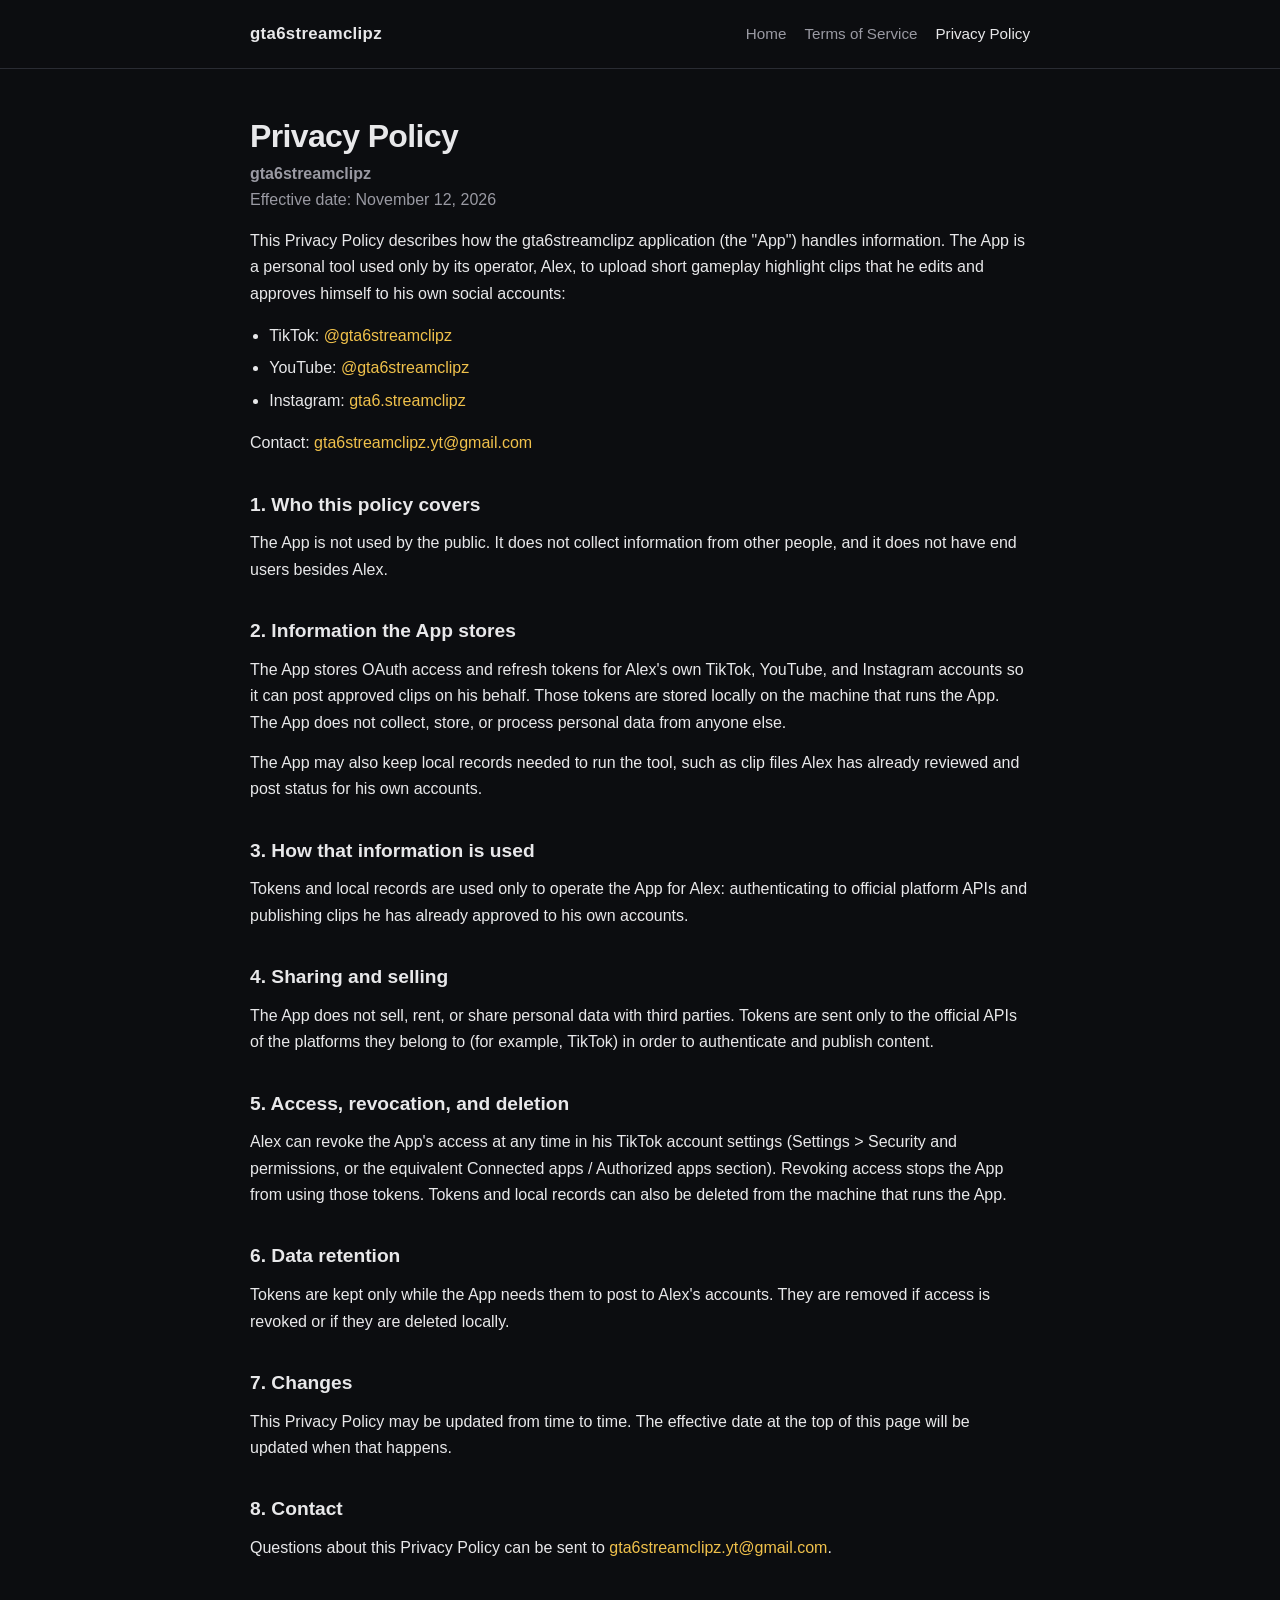
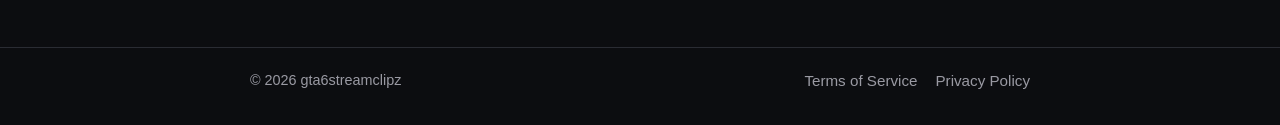
==== privacy.html @ fd4d0ea7 "Add files via upload" ====
<!DOCTYPE html>
<html lang="en">
<head>
  <meta charset="utf-8">
  <meta name="viewport" content="width=device-width, initial-scale=1">
  <title>Privacy Policy — gta6streamclipz</title>
  <meta name="description" content="Privacy Policy for the gta6streamclipz personal clip posting tool. Effective date: November 12, 2026.">
  <link rel="stylesheet" href="styles.css">
</head>
<body>
  <header>
    <div class="wrap">
      <a class="brand" href="index.html">gta6streamclipz</a>
      <nav>
        <a href="index.html">Home</a>
        <a href="terms.html">Terms of Service</a>
        <a href="privacy.html" aria-current="page">Privacy Policy</a>
      </nav>
    </div>
  </header>
  <main>
    <div class="wrap legal">
      <h1>Privacy Policy</h1>
      <p class="meta"><strong>gta6streamclipz</strong><br>Effective date: November 12, 2026</p>

      <p>This Privacy Policy describes how the gta6streamclipz application (the "App") handles information. The App is a personal tool used only by its operator, Alex, to upload short gameplay highlight clips that he edits and approves himself to his own social accounts:</p>
      <ul>
        <li>TikTok: <a href="https://www.tiktok.com/@gta6streamclipz">@gta6streamclipz</a></li>
        <li>YouTube: <a href="https://www.youtube.com/@gta6streamclipz">@gta6streamclipz</a></li>
        <li>Instagram: <a href="https://www.instagram.com/gta6.streamclipz/">gta6.streamclipz</a></li>
      </ul>
      <p>Contact: <a href="mailto:gta6streamclipz.yt@gmail.com">gta6streamclipz.yt@gmail.com</a></p>

      <h2>1. Who this policy covers</h2>
      <p>The App is not used by the public. It does not collect information from other people, and it does not have end users besides Alex.</p>

      <h2>2. Information the App stores</h2>
      <p>The App stores OAuth access and refresh tokens for Alex's own TikTok, YouTube, and Instagram accounts so it can post approved clips on his behalf. Those tokens are stored locally on the machine that runs the App. The App does not collect, store, or process personal data from anyone else.</p>
      <p>The App may also keep local records needed to run the tool, such as clip files Alex has already reviewed and post status for his own accounts.</p>

      <h2>3. How that information is used</h2>
      <p>Tokens and local records are used only to operate the App for Alex: authenticating to official platform APIs and publishing clips he has already approved to his own accounts.</p>

      <h2>4. Sharing and selling</h2>
      <p>The App does not sell, rent, or share personal data with third parties. Tokens are sent only to the official APIs of the platforms they belong to (for example, TikTok) in order to authenticate and publish content.</p>

      <h2>5. Access, revocation, and deletion</h2>
      <p>Alex can revoke the App's access at any time in his TikTok account settings (Settings &gt; Security and permissions, or the equivalent Connected apps / Authorized apps section). Revoking access stops the App from using those tokens. Tokens and local records can also be deleted from the machine that runs the App.</p>

      <h2>6. Data retention</h2>
      <p>Tokens are kept only while the App needs them to post to Alex's accounts. They are removed if access is revoked or if they are deleted locally.</p>

      <h2>7. Changes</h2>
      <p>This Privacy Policy may be updated from time to time. The effective date at the top of this page will be updated when that happens.</p>

      <h2>8. Contact</h2>
      <p>Questions about this Privacy Policy can be sent to <a href="mailto:gta6streamclipz.yt@gmail.com">gta6streamclipz.yt@gmail.com</a>.</p>
    </div>
  </main>
  <footer>
    <div class="wrap">
      <span>© 2026 gta6streamclipz</span>
      <nav>
        <a href="terms.html">Terms of Service</a>
        <a href="privacy.html">Privacy Policy</a>
      </nav>
    </div>
  </footer>
</body>
</html>
---- styles.css ----
:root {
  --bg: #0c0d10;
  --bg-card: #15171c;
  --text: #e8e8ea;
  --muted: #9a9aa3;
  --line: #2a2c33;
  --accent: #f0c14b;
  --accent-dim: #c9a227;
  --link: #f0c14b;
}
* { box-sizing: border-box; }
html, body { margin: 0; padding: 0; }
body {
  font-family: -apple-system, BlinkMacSystemFont, "Segoe UI", Roboto, Helvetica, Arial, sans-serif;
  background: var(--bg);
  color: var(--text);
  line-height: 1.65;
  min-height: 100vh;
  display: flex;
  flex-direction: column;
}
a { color: var(--link); text-decoration: none; }
a:hover { text-decoration: underline; }
.wrap { width: min(780px, calc(100% - 40px)); margin: 0 auto; }
header {
  border-bottom: 1px solid var(--line);
  padding: 20px 0;
}
header .wrap, footer .wrap {
  display: flex;
  align-items: center;
  justify-content: space-between;
  gap: 16px;
  flex-wrap: wrap;
}
.brand {
  font-weight: 700;
  letter-spacing: 0.02em;
  color: var(--text);
  font-size: 1.05rem;
}
.brand:hover { text-decoration: none; color: var(--accent); }
nav { display: flex; gap: 18px; flex-wrap: wrap; }
nav a { color: var(--muted); font-size: 0.95rem; }
nav a:hover, nav a[aria-current="page"] { color: var(--text); }
main { flex: 1; padding: 48px 0 72px; }
h1 { font-size: 2rem; line-height: 1.2; margin: 0 0 8px; letter-spacing: -0.02em; }
h2 { font-size: 1.2rem; margin: 32px 0 10px; }
.tagline { color: var(--muted); font-size: 1.15rem; margin: 0 0 28px; }
.card {
  background: var(--bg-card);
  border: 1px solid var(--line);
  border-radius: 12px;
  padding: 22px 24px;
  margin: 16px 0;
}
ul { padding-left: 1.2em; }
li { margin: 6px 0; }
.legal p { margin: 0 0 14px; }
.legal h1 { margin-bottom: 6px; }
.meta { color: var(--muted); margin: 0 0 28px; }
footer {
  border-top: 1px solid var(--line);
  padding: 20px 0 32px;
  color: var(--muted);
  font-size: 0.9rem;
}
.contact { margin-top: 36px; }
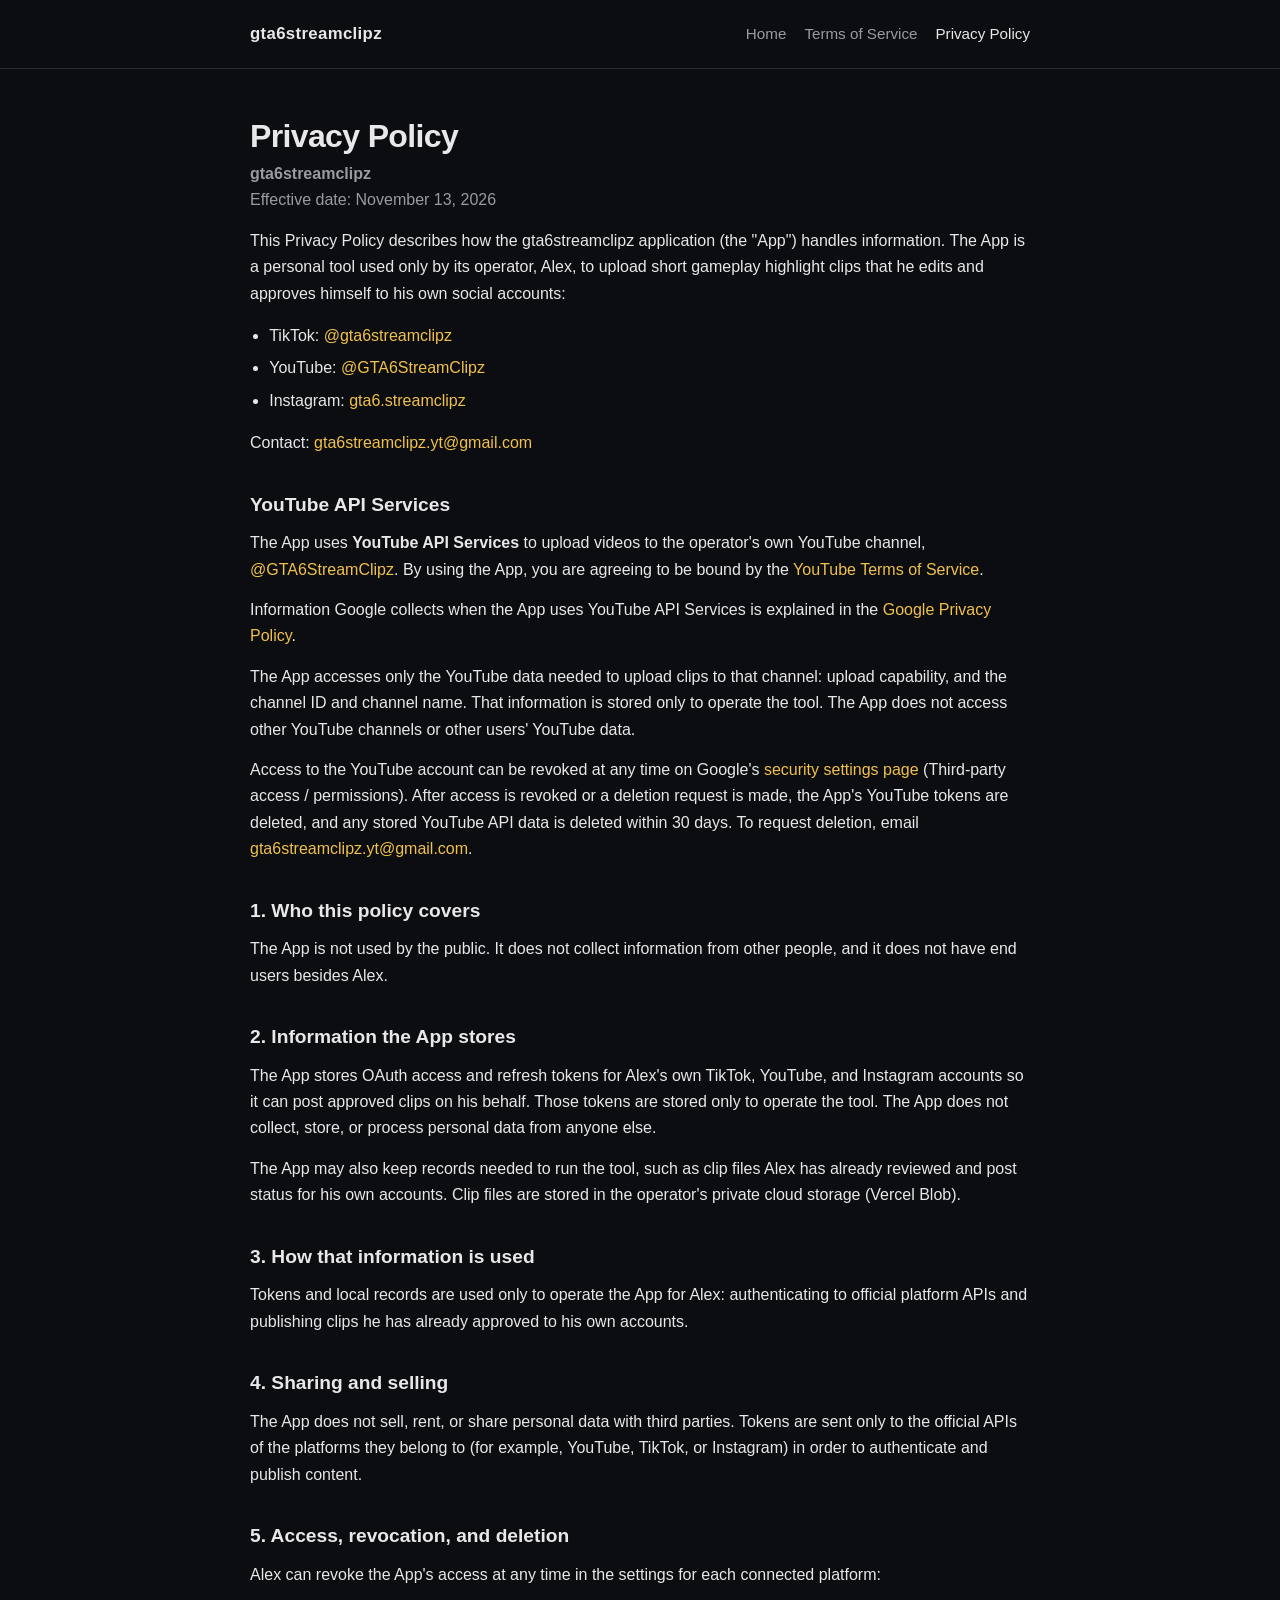
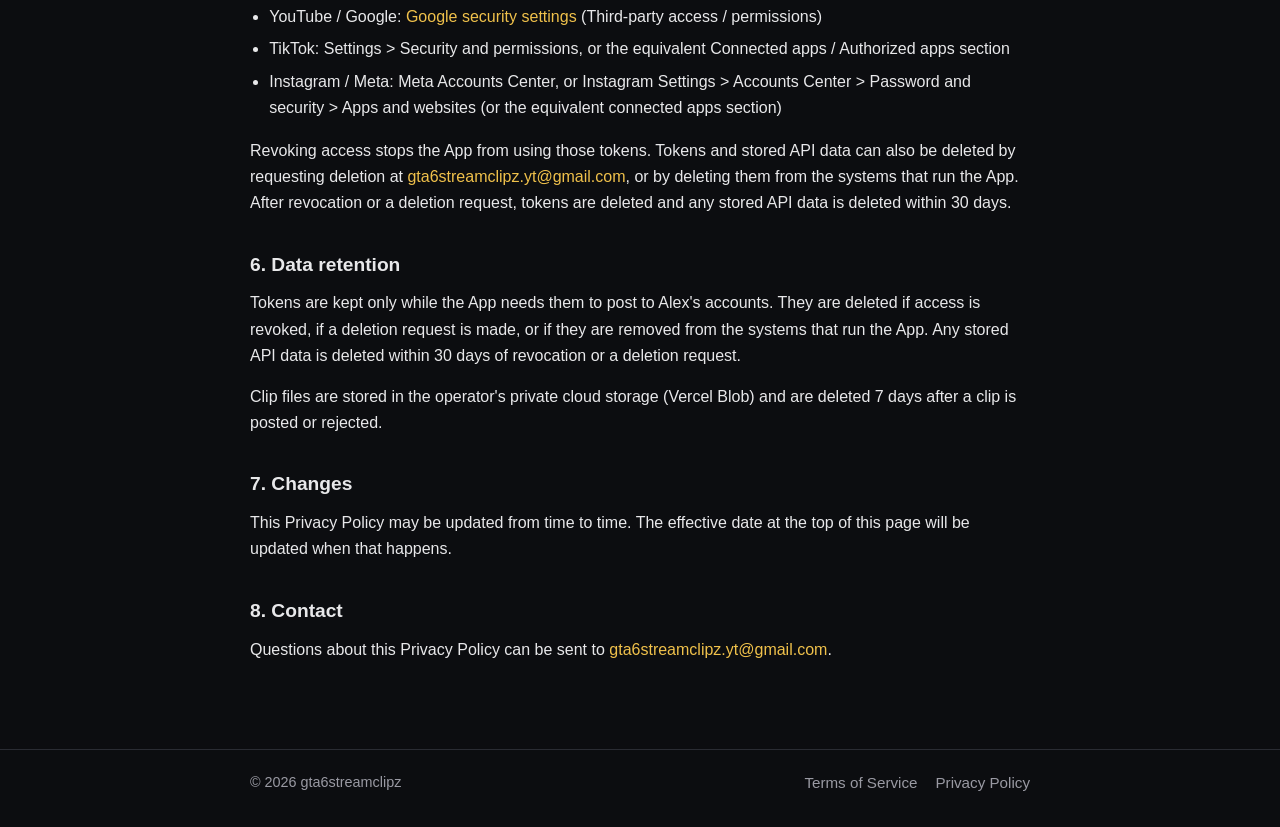
==== commit 361ce77c: "Add YouTube API Services section and YouTube badge" ====
--- a/privacy.html
+++ b/privacy.html
@@ -4,7 +4,7 @@
   <meta charset="utf-8">
   <meta name="viewport" content="width=device-width, initial-scale=1">
   <title>Privacy Policy — gta6streamclipz</title>
-  <meta name="description" content="Privacy Policy for the gta6streamclipz personal clip posting tool. Effective date: November 12, 2026.">
+  <meta name="description" content="Privacy Policy for the gta6streamclipz personal clip posting tool. Effective date: November 13, 2026.">
   <link rel="stylesheet" href="styles.css">
 </head>
 <body>
@@ -21,34 +21,47 @@
   <main>
     <div class="wrap legal">
       <h1>Privacy Policy</h1>
-      <p class="meta"><strong>gta6streamclipz</strong><br>Effective date: November 12, 2026</p>
+      <p class="meta"><strong>gta6streamclipz</strong><br>Effective date: November 13, 2026</p>
 
       <p>This Privacy Policy describes how the gta6streamclipz application (the "App") handles information. The App is a personal tool used only by its operator, Alex, to upload short gameplay highlight clips that he edits and approves himself to his own social accounts:</p>
       <ul>
         <li>TikTok: <a href="https://www.tiktok.com/@gta6streamclipz">@gta6streamclipz</a></li>
-        <li>YouTube: <a href="https://www.youtube.com/@gta6streamclipz">@gta6streamclipz</a></li>
+        <li>YouTube: <a href="https://www.youtube.com/@GTA6StreamClipz">@GTA6StreamClipz</a></li>
         <li>Instagram: <a href="https://www.instagram.com/gta6.streamclipz/">gta6.streamclipz</a></li>
       </ul>
       <p>Contact: <a href="mailto:gta6streamclipz.yt@gmail.com">gta6streamclipz.yt@gmail.com</a></p>
+
+      <h2>YouTube API Services</h2>
+      <p>The App uses <strong>YouTube API Services</strong> to upload videos to the operator's own YouTube channel, <a href="https://www.youtube.com/@GTA6StreamClipz">@GTA6StreamClipz</a>. By using the App, you are agreeing to be bound by the <a href="https://www.youtube.com/t/terms">YouTube Terms of Service</a>.</p>
+      <p>Information Google collects when the App uses YouTube API Services is explained in the <a href="http://www.google.com/policies/privacy">Google Privacy Policy</a>.</p>
+      <p>The App accesses only the YouTube data needed to upload clips to that channel: upload capability, and the channel ID and channel name. That information is stored only to operate the tool. The App does not access other YouTube channels or other users' YouTube data.</p>
+      <p>Access to the YouTube account can be revoked at any time on Google's <a href="https://security.google.com/settings/security/permissions">security settings page</a> (Third-party access / permissions). After access is revoked or a deletion request is made, the App's YouTube tokens are deleted, and any stored YouTube API data is deleted within 30 days. To request deletion, email <a href="mailto:gta6streamclipz.yt@gmail.com">gta6streamclipz.yt@gmail.com</a>.</p>
 
       <h2>1. Who this policy covers</h2>
       <p>The App is not used by the public. It does not collect information from other people, and it does not have end users besides Alex.</p>
 
       <h2>2. Information the App stores</h2>
-      <p>The App stores OAuth access and refresh tokens for Alex's own TikTok, YouTube, and Instagram accounts so it can post approved clips on his behalf. Those tokens are stored locally on the machine that runs the App. The App does not collect, store, or process personal data from anyone else.</p>
-      <p>The App may also keep local records needed to run the tool, such as clip files Alex has already reviewed and post status for his own accounts.</p>
+      <p>The App stores OAuth access and refresh tokens for Alex's own TikTok, YouTube, and Instagram accounts so it can post approved clips on his behalf. Those tokens are stored only to operate the tool. The App does not collect, store, or process personal data from anyone else.</p>
+      <p>The App may also keep records needed to run the tool, such as clip files Alex has already reviewed and post status for his own accounts. Clip files are stored in the operator's private cloud storage (Vercel Blob).</p>
 
       <h2>3. How that information is used</h2>
       <p>Tokens and local records are used only to operate the App for Alex: authenticating to official platform APIs and publishing clips he has already approved to his own accounts.</p>
 
       <h2>4. Sharing and selling</h2>
-      <p>The App does not sell, rent, or share personal data with third parties. Tokens are sent only to the official APIs of the platforms they belong to (for example, TikTok) in order to authenticate and publish content.</p>
+      <p>The App does not sell, rent, or share personal data with third parties. Tokens are sent only to the official APIs of the platforms they belong to (for example, YouTube, TikTok, or Instagram) in order to authenticate and publish content.</p>
 
       <h2>5. Access, revocation, and deletion</h2>
-      <p>Alex can revoke the App's access at any time in his TikTok account settings (Settings &gt; Security and permissions, or the equivalent Connected apps / Authorized apps section). Revoking access stops the App from using those tokens. Tokens and local records can also be deleted from the machine that runs the App.</p>
+      <p>Alex can revoke the App's access at any time in the settings for each connected platform:</p>
+      <ul>
+        <li>YouTube / Google: <a href="https://security.google.com/settings/security/permissions">Google security settings</a> (Third-party access / permissions)</li>
+        <li>TikTok: Settings &gt; Security and permissions, or the equivalent Connected apps / Authorized apps section</li>
+        <li>Instagram / Meta: Meta Accounts Center, or Instagram Settings &gt; Accounts Center &gt; Password and security &gt; Apps and websites (or the equivalent connected apps section)</li>
+      </ul>
+      <p>Revoking access stops the App from using those tokens. Tokens and stored API data can also be deleted by requesting deletion at <a href="mailto:gta6streamclipz.yt@gmail.com">gta6streamclipz.yt@gmail.com</a>, or by deleting them from the systems that run the App. After revocation or a deletion request, tokens are deleted and any stored API data is deleted within 30 days.</p>
 
       <h2>6. Data retention</h2>
-      <p>Tokens are kept only while the App needs them to post to Alex's accounts. They are removed if access is revoked or if they are deleted locally.</p>
+      <p>Tokens are kept only while the App needs them to post to Alex's accounts. They are deleted if access is revoked, if a deletion request is made, or if they are removed from the systems that run the App. Any stored API data is deleted within 30 days of revocation or a deletion request.</p>
+      <p>Clip files are stored in the operator's private cloud storage (Vercel Blob) and are deleted 7 days after a clip is posted or rejected.</p>
 
       <h2>7. Changes</h2>
       <p>This Privacy Policy may be updated from time to time. The effective date at the top of this page will be updated when that happens.</p>
--- a/styles.css
+++ b/styles.css
@@ -66,3 +66,30 @@
   font-size: 0.9rem;
 }
 .contact { margin-top: 36px; }
+.yt-row { margin: 0 0 28px; }
+.yt-badge {
+  display: inline-flex;
+  align-items: center;
+  gap: 8px;
+  background: #ff0000;
+  color: #ffffff;
+  font-weight: 700;
+  font-size: 0.95rem;
+  padding: 10px 16px;
+  border-radius: 6px;
+  letter-spacing: 0.01em;
+}
+.yt-badge::before {
+  content: "";
+  width: 0;
+  height: 0;
+  border-style: solid;
+  border-width: 7px 0 7px 12px;
+  border-color: transparent transparent transparent #ffffff;
+  margin-right: 2px;
+}
+.yt-badge:hover {
+  text-decoration: none;
+  background: #cc0000;
+  color: #ffffff;
+}
